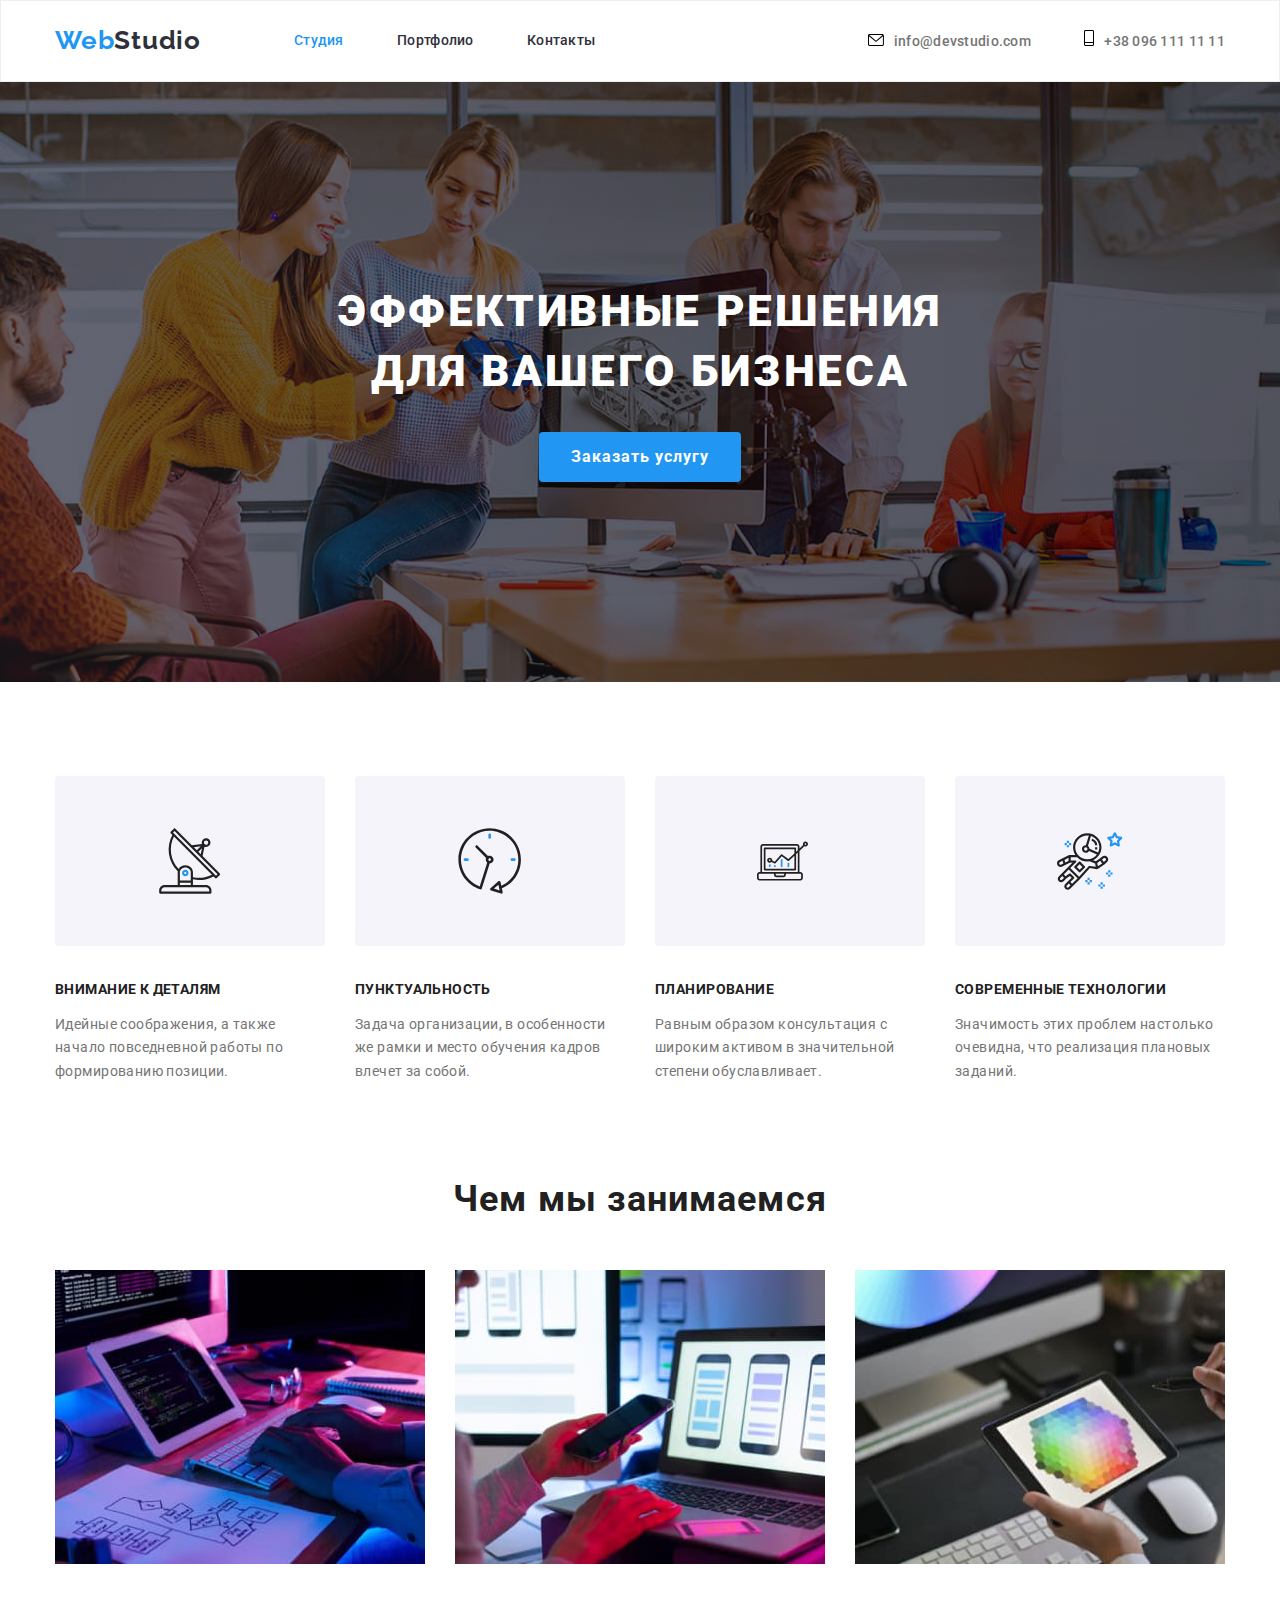
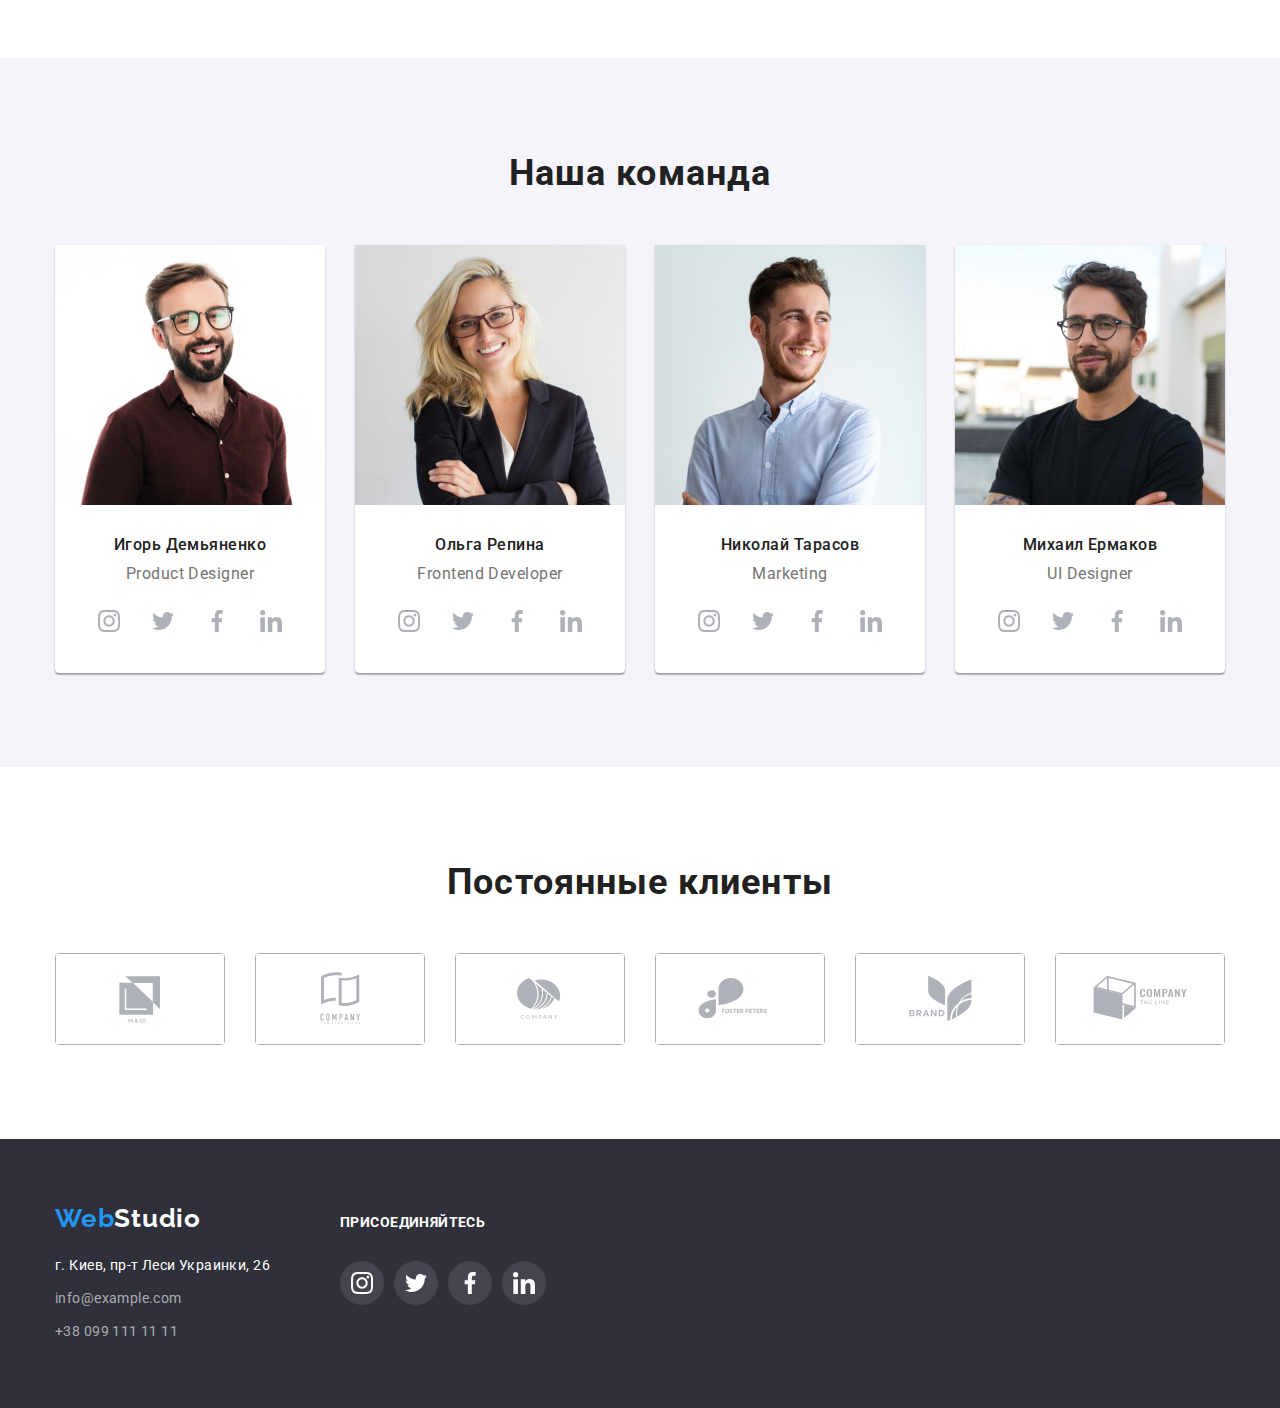
==== index.html @ ab8cd339 "Edit 2" ====
<!DOCTYPE html>

<html lang="ru">

    <head>
        <meta charset="UTF-8">
        <meta name="viewport" content="width-device-width, initial-scale-1.0">
        <link rel="preconnect" href="https://fonts.googleapis.com">
        <link rel="preconnect" href="https://fonts.gstatic.com" crossorigin>
        <link href="https://fonts.googleapis.com/css2?family=Raleway:wght@400;500;700;900&family=Roboto:wght@400;500;700;900&display=swap"
        rel="stylesheet">
        <link rel="stylesheet" href="https://cdnjs.cloudflare.com/ajax/libs/modern-normalize/1.1.0/modern-normalize.min.css" />
        <link rel="stylesheet" href="css/styles.css">
        <title>Homework 4</title>
            
    </head>

    <body>

        <header class="topline">
            
            <div class="conteiner">
                <a class="logo" ><span class="bluewords">Web</span><span class="blackwords">Studio</span></a>
                <nav class="topline-nav">
                    
                    <ul class="menu-nav">
                        <li class = "item-nav"> <a class ="current-page" href="./index.html">Студия</a></li>
                        <li class = "item-nav"> <a class ="page" href="./potrfolio.html">Портфолио</a></li>
                        <li class = "item-nav"> <a class ="page" href="https://goo.gl/maps/EKqUcqqfUvBnX7aQ7">Контакты</a></li>
                    </ul>
                </nav>
                
                <ul class="menu-nav-address">
                    <li class = "item-nav">
                       
                        <a class ="contact" href="mailto:info@devstudio.com">
                            <svg class="icon-contact-mail" width="16px" height="12px">
                                <use href="./images/icons.svg#icon-mail"></use>
                            </svg>info@devstudio.com
                        </a>
                    </li>

                    <li class = "item-nav">
                        <a class ="contact" href="tel:+380961111111">
                            <svg class="icon-contact" width="10px" height="16px">
                                <use href="./images/icons.svg#icon-phone"></use>
                            </svg>+38 096 111 11 11
                        </a>
                    </li>
                        
                </ul>
            </div>
        </header>
        <main class="main">
            <section class="main-top" >
                <div class="conteiner">
                    <h1 class= "tittle-big">Эффективные решения для вашего бизнеса</h1>
                    <button type="button" class="button">Заказать услугу</button>
                </div>
            </section>
            
            <section class="main-benefits section">
                <div class="conteiner">
                    <h2 class="hidden-tittle">Наши приимущества</h2>
                    <ul class="menu-main-nav">
                        <li class="item-benefits">
                            <div class="icon-item">
                                <svg  width="270px" height="120px">
                                    <use href="./images/icons.svg#icon-plate"></use>
                                </svg>
                            </div>
                            <h3 class="item-benefits-tittle">Внимание к деталям</h3>
                            <p class="item-benefits-content">Идейные соображения, а также начало повседневной работы по формированию
                                позиции.</p>
                        </li>
                        <li class="item-benefits">
                            <div class="icon-item">
                                <svg width="270px" height="120px">
                                    <use href="./images/icons.svg#icon-time"></use>
                                </svg>
                            </div>
                            <h3 class="item-benefits-tittle">Пунктуальность</h3>
                            <p class="item-benefits-content">Задача организации, в особенности же рамки и место обучения кадров
                                влечет за собой.</p>
                        </li>
                        <li class="item-benefits">
                            <div class="icon-item">
                                <svg  width="270px" height="120px">
                                    <use href="./images/icons.svg#icon-diagram"></use>
                                </svg>
                            </div>
                            <h3 class="item-benefits-tittle">Планирование</h3>
                            <p class="item-benefits-content">Равным образом консультация с широким активом в значительной степени
                                обуславливает.</p>
                        </li>
                        <li class="item-benefits">
                            <div class="icon-item">
                                <svg  width="270px" height="120px">
                                    <use href="./images/icons.svg#icon-astronaut"></use>
                                </svg>
                            </div>
                            <h3 class="item-benefits-tittle">Современные технологии</h3>
                            <p class="item-benefits-content">Значимость этих проблем настолько очевидна, что реализация плановых
                                заданий.</p>
                        </li>
                    </ul>
                </div>
            </section>


            <section class="main-our-work section">
                <div class="conteiner">
                    <h2 class= "tittle-small"> Чем мы занимаемся</h2>
                    
                    <ul class="menu-main-nav">
                        <li class = "item-work"><img class ="picture" src="images/img1.jpg"  alt="descktop app"></li>
                        <li class = "item-work"><img class ="picture" src="images/img2.jpg"  alt="mobile app"></li>
                        <li class = "item-work"><img class ="picture" src="images/img3.jpg"  alt="web design"></li>
                    
                    </ul>
                </div>
            
            </section>
            <section class="main-our-team section">
                <div class="conteiner">
                    <h2 class= "tittle-small">Наша команда</h2>
                        <ul class="menu-main-nav">
                            <li class = "item-worker">
                            <img class ="picture" src="images/photo1.jpg" width="270" height="260" alt="Product Designer">
                            <h3 class = "item-worker-name">Игорь Демьяненко</h3>
                                <p class="item-worker-type">Product Designer</p>
                                <ul class = "social-list">
                                    <li class="social-item">
                                        <a class="button-social">
                                            <svg class="icon-social-item"  width="44x" height="44x">
                                                <use href="./images/icons.svg#icon-instagram"></use>
                                            </svg>
                                        </a>
                                    </li>
                                    <li class="social-item">
                                        <a class="button-social">
                                            <svg class="icon-social-item" width="44px" height="44px" >
                                                <use href="./images/icons.svg#icon-twitter"></use>
                                            </svg>
                                        </a>
                                    </li>
                                    <li class="social-item">
                                        <a class="button-social">
                                            <svg class="icon-social-item" width="44x" height="44x" >
                                                <use href="./images/icons.svg#icon-facebook"></use>
                                            </svg>
                                        </a>
                                    </li>
                                    <li class="social-item">
                                        <a class="button-social">
                                            <svg class="icon-social-item" width="44x" height="44x" >
                                                <use href="./images/icons.svg#icon-linkedin"></use>
                                            </svg>
                                        </a>
                                    </li>
                                </ul>
                            </li>
                        <li class = "item-worker">
                        <img class ="picture" src="images/photo2.jpg" width="270" height="260" alt="Frontend Develope">
                            <h3 class = "item-worker-name">Ольга Репина</h3>
                            <p class="item-worker-type">Frontend Developer</p>
                            <ul class="social-list">
                                <li class="social-item">
                                    <a class="button-social">
                                        <svg class="icon-social-item" width="44x" height="44x">
                                            <use href="./images/icons.svg#icon-instagram"></use>
                                        </svg>
                                    </a>
                                </li>
                                <li class="social-item">
                                    <a class="button-social">
                                        <svg class="icon-social-item" width="44px" height="44px">
                                            <use href="./images/icons.svg#icon-twitter"></use>
                                        </svg>
                                    </a>
                                </li>
                                <li class="social-item">
                                    <a class="button-social">
                                        <svg class="icon-social-item" width="44x" height="44x">
                                            <use href="./images/icons.svg#icon-facebook"></use>
                                        </svg>
                                    </a>
                                </li>
                                <li class="social-item">
                                    <a class="button-social">
                                        <svg class="icon-social-item" width="44x" height="44x">
                                            <use href="./images/icons.svg#icon-linkedin"></use>
                                        </svg>
                                    </a>
                                </li>
                            </ul>
                        </li>    
                        <li class = "item-worker">
                        <img class ="picture" src="images/photo3.jpg" width="270" height="260" alt="Marketing">
                            <h3 class = "item-worker-name">Николай Тарасов</h3>
                            <p class="item-worker-type">Marketing</p>
                            <ul class="social-list">
                                <li class="social-item">
                                    <a class="button-social">
                                        <svg class="icon-social-item" width="44x" height="44x">
                                            <use href="./images/icons.svg#icon-instagram"></use>
                                        </svg>
                                    </a>
                                </li>
                                <li class="social-item">
                                    <a class="button-social">
                                        <svg class="icon-social-item" width="44px" height="44px">
                                            <use href="./images/icons.svg#icon-twitter"></use>
                                        </svg>
                                    </a>
                                </li>
                                <li class="social-item">
                                    <a class="button-social">
                                        <svg class="icon-social-item" width="44x" height="44x">
                                            <use href="./images/icons.svg#icon-facebook"></use>
                                        </svg>
                                    </a>
                                </li>
                                <li class="social-item">
                                    <a class="button-social">
                                        <svg class="icon-social-item" width="44x" height="44x">
                                            <use href="./images/icons.svg#icon-linkedin"></use>
                                        </svg>
                                    </a>
                                </li>
                            </ul>
                        </li>
                        <li class = "item-worker">
                        <img class ="picture" src="images/photo4.jpg" width="270" height="260" alt="UI Designer">
                            <h3 class = "item-worker-name">Михаил Ермаков</h3>
                            <p class="item-worker-type">UI Designer</p>
                            <ul class="social-list">
                                <li class="social-item">
                                    <a class="button-social">
                                        <svg class="icon-social-item" width="44x" height="44x">
                                            <use href="./images/icons.svg#icon-instagram"></use>
                                        </svg>
                                    </a>
                                </li>
                                <li class="social-item">
                                    <a class="button-social">
                                        <svg class="icon-social-item" width="44px" height="44px">
                                            <use href="./images/icons.svg#icon-twitter"></use>
                                        </svg>
                                    </a>
                                </li>
                                <li class="social-item">
                                    <a class="button-social">
                                        <svg class="icon-social-item" width="44x" height="44x">
                                            <use href="./images/icons.svg#icon-facebook"></use>
                                        </svg>
                                    </a>
                                </li>
                                <li class="social-item">
                                    <a class="button-social">
                                        <svg class="icon-social-item" width="44x" height="44x">
                                            <use href="./images/icons.svg#icon-linkedin"></use>
                                        </svg>
                                    </a>
                                </li>
                            </ul>
                        </li>
                    </ul>
                </div>
            </section>

            <section class="main-clients section">
                <div class="conteiner">
                    <h2 class="tittle-small">Постоянные клиенты</h2>
                    <ul class="menu-main-nav">
                        <li class="item-client">
                            <a class="button-client">
                                <svg class="icon-client" width="170px" height="92px">
                                    <use href="./images/icons.svg#icon-client-1"></use>
                                </svg>
                            </a>
                             
                        </li>
                        <li class="item-client">
                            <a class="button-client">
                                <svg class="icon-client" width="170px" height="92px">
                                    <use href="./images/icons.svg#icon-client-2"></use>
                                </svg>
                            </a>
                        </li>
                        <li class="item-client">
                            <a class="button-client">
                                <svg class="icon-client" width="170px" height="92px">
                                    <use href="./images/icons.svg#icon-client-3"></use>
                                </svg>
                            </a>
                        </li>
                        <li class="item-client">
                            <a class="button-client">
                                <svg class="icon-client" width="170px" height="92px">
                                    <use href="./images/icons.svg#icon-client-4"></use>
                                </svg>
                            </a>
                        </li>
                        <li class="item-client">
                            <a class="button-client">
                                <svg class="icon-client" width="170px" height="92px">
                                    <use href="./images/icons.svg#icon-client-5"></use>
                                </svg>
                            </a>
                        </li>
                        <li class="item-client">
                            <a class="button-client">
                                <svg class="icon-client" width="170px" height="92px">
                                    <use href="./images/icons.svg#icon-client-6"></use>
                                </svg>
                            </a>
                        </li>
                    </ul>
                </div>
            </section>
            
        </main>
        <footer class="footer">
            <div class="conteiner">
                
               
                <div class="footer-company">
                    <a class = "logo"><span class="bluewords">Web</span><span class="whitewords">Studio</span></a> 
                    <address class="address-footer">
                        <ul class="menu-nav">
                            <li class = "item-footer">
                                <a class = "st-footer-address" href="https://goo.gl/maps/EKqUcqqfUvBnX7aQ7">г. Киев, пр-т Леси Украинки, 26</a>
                            </li>
                            <li class = "item-footer">
                                <a class = "st-footer" href="mailto:info@example.com">info@example.com</a>
                            </li>
                            <li class = "item-footer">
                                <a class = "st-footer" href="tel:+380991111111">+38 099 111 11 11</a>
                            </li>
                        </ul>
                    </address>
                </div>
            
            
                <div class="footer-social">
                    <p class="tittle-footer">Присоединяйтесь</p>
                    
                    <ul class="social-list">
                        <li class="social-item">
                            <a class="button-social">
                                <svg class="icon-social-item" width="44x" height="44x">
                                    <use href="./images/icons.svg#icon-instagram"></use>
                                </svg>
                            </a>
                        </li>
                        <li class="social-item">
                            <a class="button-social">
                                <svg class="icon-social-item" width="44px" height="44px">
                                    <use href="./images/icons.svg#icon-twitter"></use>
                                </svg>
                            </a>
                        </li>
                        <li class="social-item">
                            <a class="button-social">
                                <svg class="icon-social-item" width="44x" height="44x">
                                    <use href="./images/icons.svg#icon-facebook"></use>
                                </svg>
                            </a>
                        </li>
                        <li class="social-item">
                            <a class="button-social">
                                <svg class="icon-social-item" width="44x" height="44x">
                                    <use href="./images/icons.svg#icon-linkedin"></use>
                                </svg>
                            </a>
                        </li>
                    </ul>
                </div>
                    
            </div>    
        </footer>
       
    </body>

</html>
---- css/styles.css ----
:root {
    --color-dark: #2F303A;
    --color-white: #FFF;
    --color-work: #E5E5E5;
    --color-grey: #F5F4FA;
    --color-darck-grey: #AFB1B8;
    --color-text: #212121;
    --color-blue: #2196F3;
    --color-brown: #757575;
    --color-border: #EEEEEE;
    --project-item-gep: 30px;
}

h1,
h2,
h3,
p,
ul {
    margin: 0;
    padding: 0;
}

body {
    margin: 0 0;
    font-family: 'Roboto', sans-serif;
    font-size: 14px;
    letter-spacing: 0.03em;
    color: var(--color-text);
    background: var(--color-white);
}

.conteiner {
    margin: 0 auto;
    width: 1200px;
    padding: 0 15px;
}

.main-our-work .conteiner {
    display: block;
    width: 1200px;
}

.topline .conteiner {
    display: flex;
    align-content: center;
}

.section {
    padding-top: 94px;
    padding-bottom: 94px;
}

.current-page {
    text-decoration: none;
    color: var(--color-blue);
}

.page {
    text-decoration: none;
    color: var(--color-dark);
}

.contact {
    text-decoration: none;
    color: var(--color-brown);
}

a:hover {
    text-decoration: none;
}

.logo {
    font-family: 'Raleway';
    font-style: normal;
    font-weight: 700;
    font-size: 26px;
    line-height: 1.19;
    /*31px*/
    ;
    /* identical to box height */
    text-decoration: none;
    letter-spacing: 0.03em;
    color: var(--color-dark);
}

.logo:hover {
    text-decoration-line: none;
    text-decoration-color: var(--color-blue);
}

.topline {
    background: var(--color-white);
    padding-top: 24px;
    padding-bottom: 25px;
    border: 1px solid var(--color-border);
}

.topline .logo {
    margin-right: 93px;
}

.topline-nav {
    align-self: center;
}

.menu-main-nav {
    padding-left: 0px;
    display: flex;
    justify-content: space-between;
    justify-items: center;
    list-style: none;
}

.menu-nav-address {
    display: block;
    align-self: center;
    margin-left: auto;
}

.bluewords {
    color: var(--color-blue);
    text-decoration-color: none;
}

.blackwords {
    color: var(--color-dark) text-decoration-color: none;
}

.whitewords {
    color: var(--color-white);
    text-decoration-color: none;
}

.item-nav {
    display: inline;
    list-style-type: none;
    font-weight: 500;
    line-height: 1.14;
    letter-spacing: 0.02em;
}

.item-nav:not(:last-child) {
    margin-right: 50px;
}

.contact:hover,
.current-page:hover,
.page:hover {
    color: var(--color-blue);
    text-decoration: none;
    text-decoration-line: none;
    text-decoration-color: var(--color-blue);
}

.tittle-big {
    
    width: 696px;
    margin: 0 auto 30px;
    font-family: 'Roboto';
    font-style: normal;
    font-weight: 900;
    font-size: 44px;
    line-height: 1.36;
    /*60px;
    /* or 136% */
    text-align: center;
    align-content: center;
    letter-spacing: 0.06em;
    text-transform: uppercase;
}

.tittle-small {
    /*padding-bottom: 50px;*/
    margin-bottom: 50px;
    font-family: 'Roboto';
    font-style: normal;
    font-weight: 700;
    font-size: 36px;
    line-height: 1.17;
    text-align: center;
    letter-spacing: 0.03em;
}

.tittle-footer {
    /*padding-bottom: 50px;*/
    margin-top: 8px;
    margin-bottom: 30px;
    font-family: 'Roboto';
    font-style: normal;
    font-weight: 700;
    text-transform: uppercase;
    line-height: 1.14;
    
    letter-spacing: 0.03em;
    color: var(--color-white);
}

.main-top {
    
    padding-top: 200px;
    padding-bottom: 200px;
    /*display: flex; 
    justify-content: center;*/
    text-align: center;
    background-color: var(--color-dark);
    color: var(--color-white);

    background-image: linear-gradient(to right,rgba(47, 48, 58, 0.4),rgba(0, 0, 0, 0.4)), url('../images/main-img.jpg');
    
    background-size: 1600px cover;
    background-position: center, center;
    background-repeat: no-repeat, no-repeat;
}

.button {
    padding: 10px 32px;
    background: var(--color-blue);
    box-shadow: 0px 4px 4px rgba(0, 0, 0, 0.15);
    border-radius: 4px;
    border: 0px;
    font-style: normal;
    font-weight: 700;
    font-size: 16px;
    line-height: 1.88;
    /*30px;
    /* identical to box height, or 188% */
    align-items: center;
    text-align: center;
    letter-spacing: 0.06em;
    color: var(--color-white);
}

.button-portfolio {
    padding: 6px 22px;
    font-weight: 500;
    font-size: 16px;
    line-height: 1.6;
    /* identical to box height, or 162% */
    text-align: center;
    letter-spacing: 0.03em;
    color: var(--color-text);
    /* shadow-middle */
    
    border-radius: 4px;
    border: none;
    margin-right: 8px;
    background: var(--color-grey);
}

.button-portfolio:focus,
.button:focus {
    border-radius: 0px;
    box-shadow: 0px 3px 1px rgba(0, 0, 0, 0.1), 0px 1px 2px rgba(0, 0, 0, 0), 0px 2px 2px rgba(0, 0, 0, 0.12);
}

.button-portfolio:hover {
    background-color: var(--color-blue);
    color: var(--color-white);
}

.main-our-work {
    padding-top: 0;
}


.item-work {
    list-style-type: none;
}

.main-our-team {
    background: var(--color-grey);
}

.footer {
    padding: 64px 0px;
    font-style: normal;
    line-height: 1.19;
    background: var(--color-dark);
}

.footer .conteiner .logo {
    margin-bottom: 20px;
}

.footer .conteiner {
    display: flex;
    align-items: baseline;
}

.item-footer {
    line-height: 1.71;
    text-decoration: none;
    list-style: none;
    color: rgba(255, 255, 255, 0.6);
}

.item-footer:not(:last-child) {
    margin-bottom: 9px;
}

.menu-nav-project {
    margin: 0;
    padding: 0;
    list-style: none;
    display: flex;
    flex-wrap: wrap;
    margin-left: calc(-1*var(--project-item-gep));
    margin-top: calc(-1*var(--project-item-gep));
}

.menu-nav-project>.item-project {
   
    flex-basis: calc(100% / 3 - var(--project-item-gep));
    margin-left: var(--project-item-gep);
    margin-top: var(--project-item-gep);
}

.menu-nav-projec:nth-child(3n) {
    margin-left: 50px;
}

.item-project {
    letter-spacing: 0.06em;
    color: var(--color-text);
    background: var(--color-white);
}

.item-project:hover {

    
}

.tittle-item-project {
    margin-bottom: 4px;
    font-weight: 700;
    font-size: 18px;
    line-height: 2;
    /* identical to box height, or 200% */
    letter-spacing: 0.06em;
    color: var(--color-text);
}

.tittle-item-type {
    line-height: 1.88;
    font-size: 16px;
    color: var(--color-brown);
}

.item-benefits {
    list-style-type: none;
    color: var(--color-brown);
    width: 270px;
}

.item-benefits:not(:last-child), 
.item-worker:not(:last-child), 
.item-client:not(:last-child), 
.item-work:not(:last-child) {
    
    margin-right: 30px;
}

.item-benefits-tittle {
    margin-bottom: 10px;
    font-size: 14px;
    font-style: normal;
    font-weight: 700;
    line-height: 1.92;
    color: var(--color-brown);
    text-transform: uppercase;
    color: var(--color-text);
}

.item-benefits-content {

    line-height: 1.71;
}

.item-worker {
    list-style-type: none;
    background-color: var(--color-white);
    /* material shadow v1 */
    box-shadow: 0px 1px 3px rgba(0, 0, 0, 0.12), 0px 1px 1px rgba(0, 0, 0, 0.14), 0px 2px 1px rgba(0, 0, 0, 0.2);
    border-radius: 0px 0px 4px 4px;
}

.st-footer {
    font-style: normal;
    text-decoration: none;
    color: rgba(255, 255, 255, 0.6);
}

.st-footer-address {
    font-style: normal;
    text-decoration: none;
    color: var(--color-white);
}

.footer .logo {
    margin-bottom: 20px;
}

.item-worker-name {
    margin-top: 30px;
    margin-bottom: 10px;
    font-family: 'Roboto';
    font-style: normal;
    font-weight: 500;
    font-size: 16px;
    line-height: 1.19;
    /* identical to box height */
    text-align: center;
    letter-spacing: 0.03em;
}

.item-worker-type {
    margin-bottom: 16px;
    font-family: 'Roboto';
    font-style: normal;
    font-size: 16px;
    line-height: 1.19;
    /* identical to box height */
    text-align: center;
    letter-spacing: 0.03em;
    color: var(--color-brown);
}

.filters-main {
    background: var(--color-white);
}

.filters-list {
    padding-bottom: 50px;
    list-style: none;
    display: flex;
    justify-content: center;
}



.hidden-tittle {
    display: none;
}

.picture {
    max-width: 100%;
    height: auto;
    display: block;
}

.element-project {
    padding: 20px 24px;
    border: 1px solid var(--color-border);
    border-left: 1px solid rgba(238, 238, 238, 1);
    border-right: 1px solid rgba(238, 238, 238, 1);
    border-bottom: 1px solid rgba(238, 238, 238, 1);
}

.address-footer {
;
    margin-top: 20px;
    

}

.icon-item {
    display: flex;
    align-items: center;
    justify-content: center;
    margin-bottom: 30px;
    background-color: var(--color-grey);
    padding: 25px 102.34px ;
    border-radius: 4px;
    all
}

.icon-contact {
    margin-right: 10px;
    background-size: cover;
}

.icon-contact-mail {
    
    margin-right: 10px;
    background-size: cover;
    align-content: center;
   
}

.social-list {
    display: flex;
    justify-content: center;
    flex-wrap: wrap;
    list-style: none;
    /*margin: 0px 24px 30px;*/
    
}

.social-item {

    width: 44px;
    height: 44px;
}

.social-item:not(:last-child) {

    margin-right: 10px;
}

.menu-clients-nav {

    display: flex;
 
    list-style: none;

}


.item-client {

    width: 170px;
    height: 92px;
    border: 1px solid Var(--color-darck-grey);
    border-radius: 4px;
}


.footer-company {
   margin-right: 70px;

}

.contact:hover, 
.contact-mail:hover
 {
    
    fill: var(--color-blue);
    
    
}

.button-social {
    
    display: flex;
    justify-content: center;
    align-items: center;
    
    width: 100%;
    height: 100%;
    
    color: var(--color-darck-grey);
    background-color: var(--color-white);
    border-radius: 50%;
    border: none;
}

.footer .button-social {
    
    background-color: rgba(255, 255, 255, 0.1);
}

.footer .icon-social-item {

    fill: var(--color-white);

}

.social-list {

    margin-bottom: 30px;
}

.button-client {

    display: flex;
    justify-content: center;
    align-items: center;

    width: 100%;
    height: 100%;

    color: var(--color-darck-grey);
    background-color: var(--color-white);
    
    
}

.button-social:hover {
    
    background-color: var(--color-blue);
}

.button-social:hover .icon-social-item{

   fill: var(--color-white);
}

.icon-social-item {
    display: inline-block;
    
   
    width: 22px;
    height: 22px;
  
    fill: currentColor;
}

.item-client:hover {
    fill: var(--color-blue);
    border: 1px solid var(--color-blue);
}



.icon-client {

    fill: var(--color-darck-grey);
}

.icon-client:hover {

    fill: var(--color-blue);
    border-color: var(--color-blue);
}

.refer-project {

    display: block;

}

.item-project:hover {

    box-shadow: 0px 1px 1px rgba(0, 0, 0, 0.12), 0px 4px 4px rgba(0, 0, 0, 0.06), 1px 4px 6px rgba(0, 0, 0, 0.16);
}
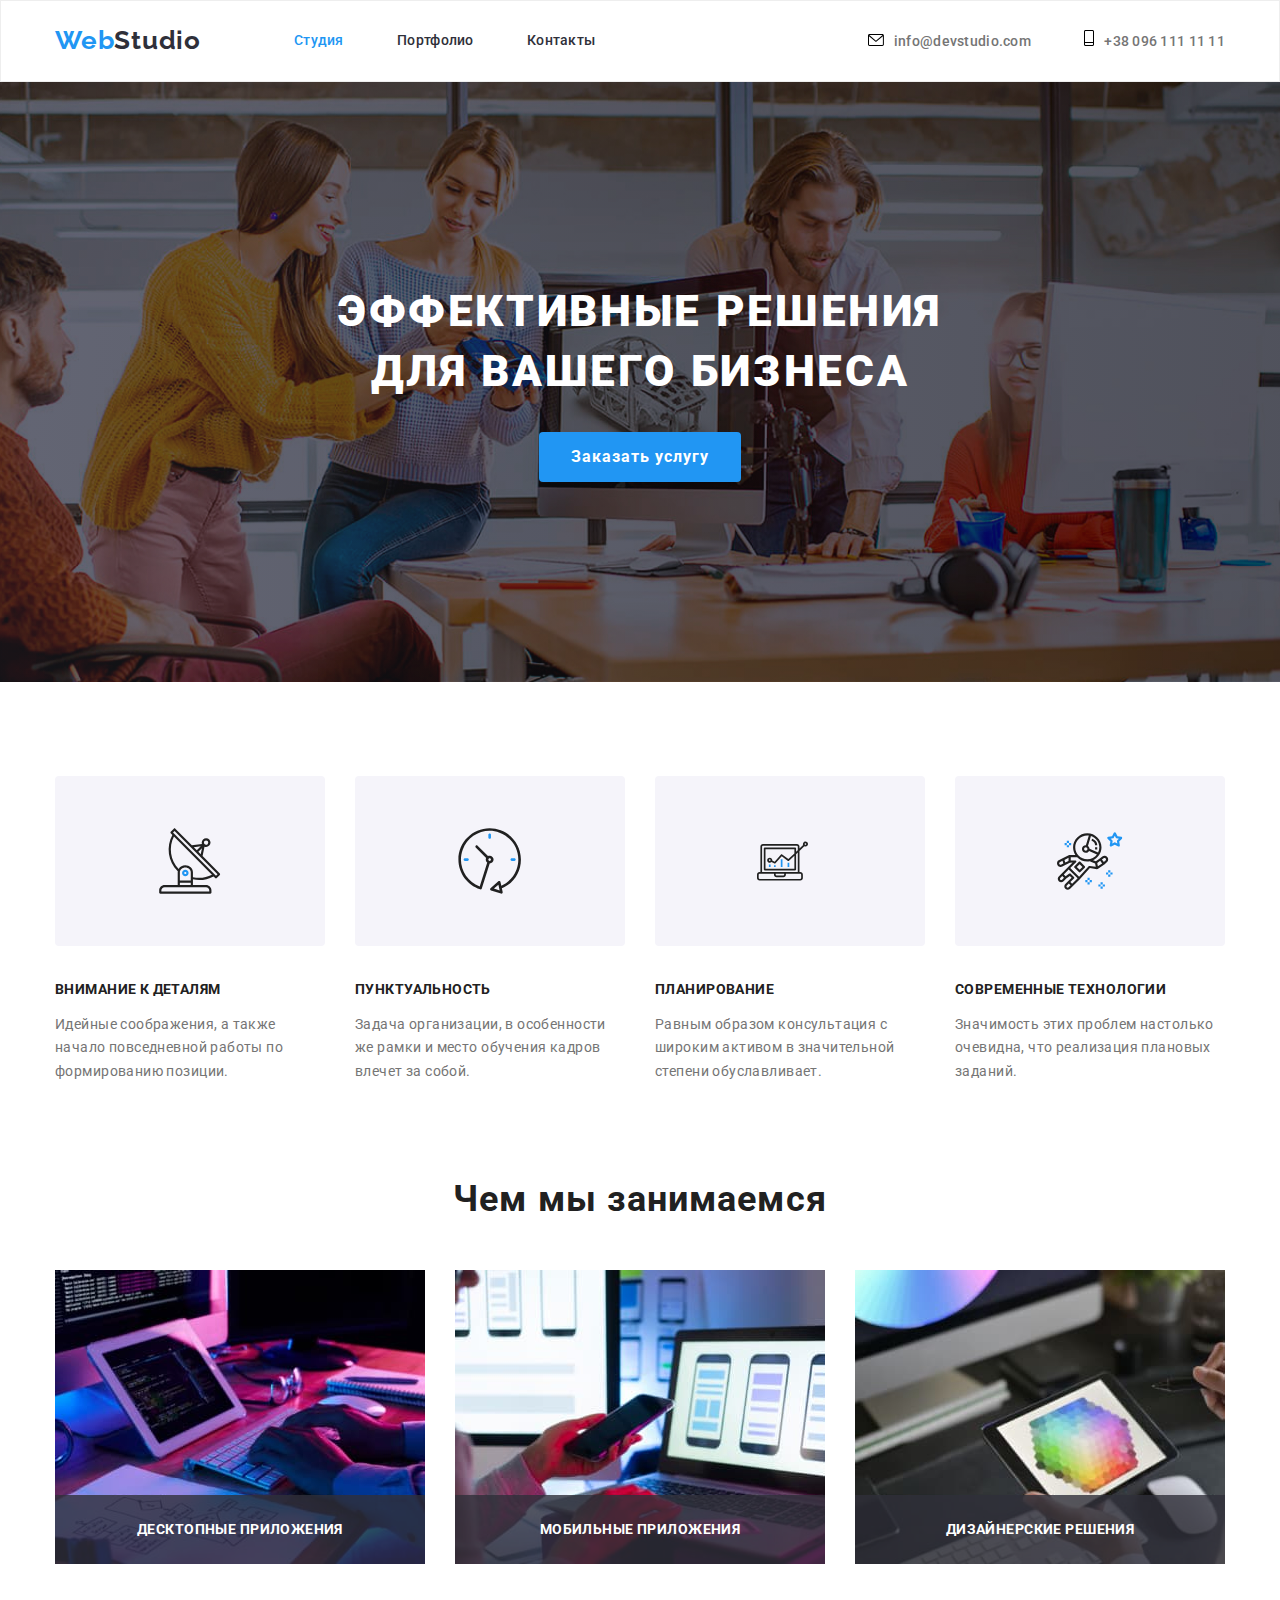
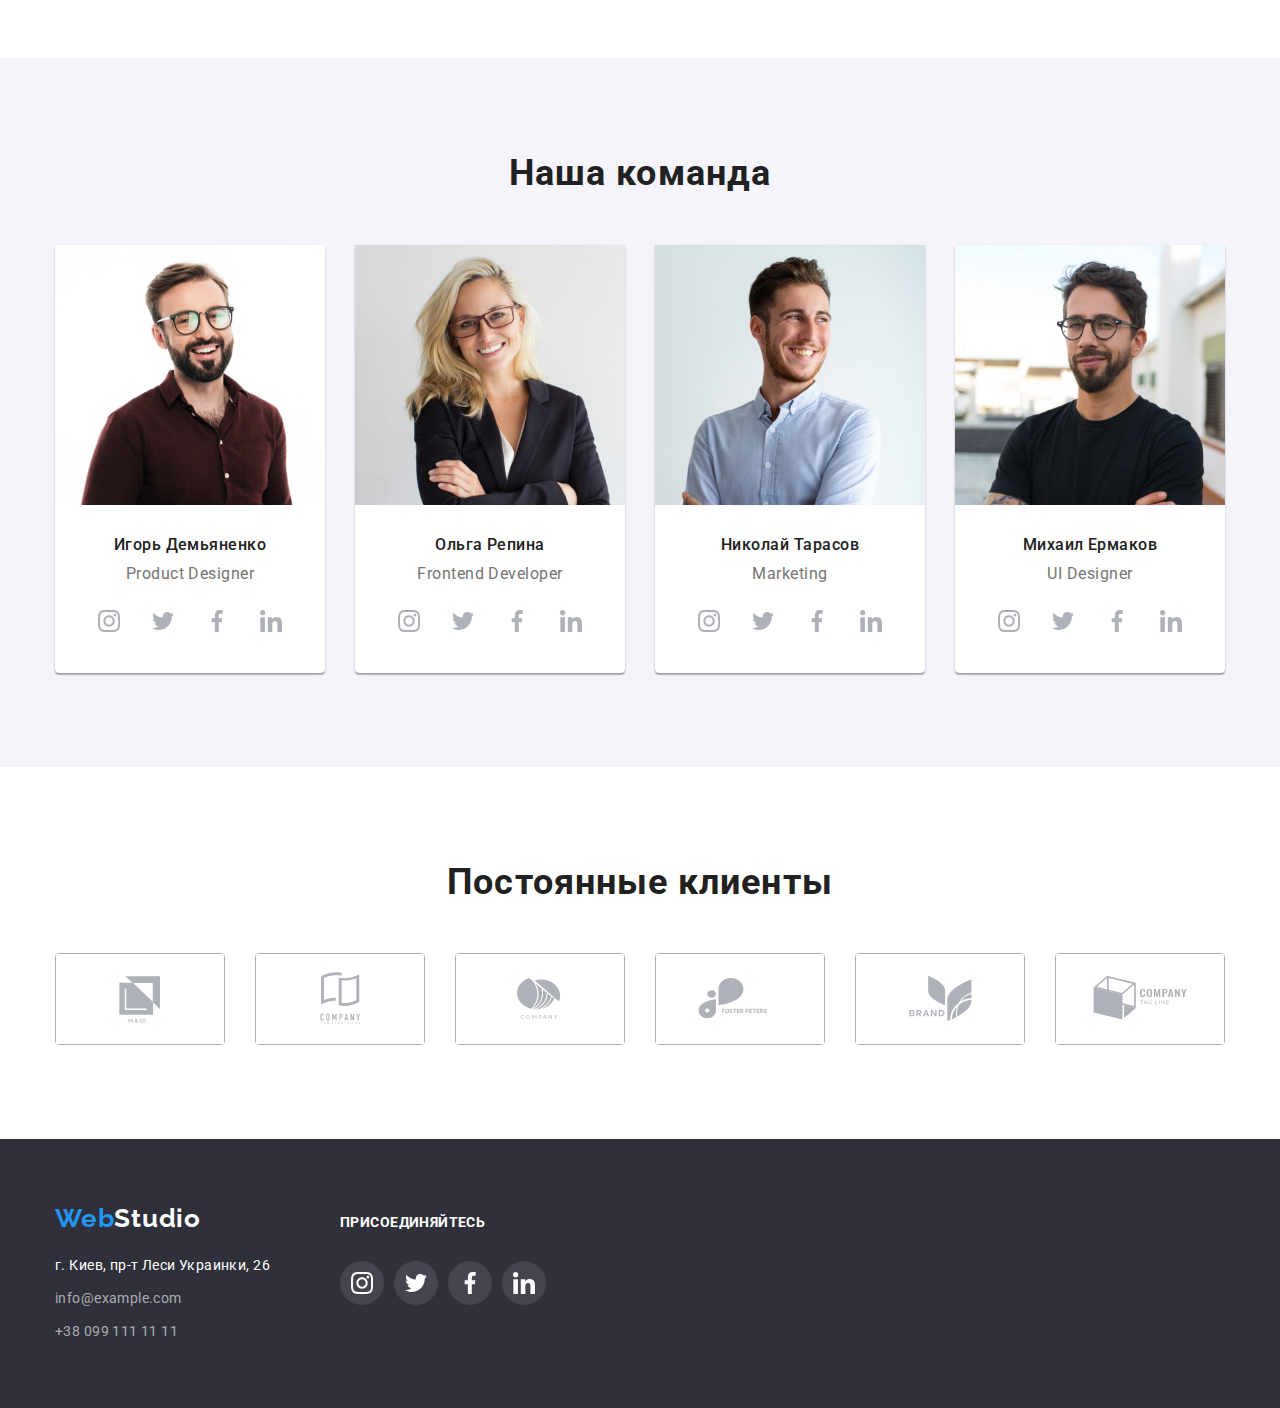
==== commit c3090b89: "Edit 3" ====
--- a/index.html
+++ b/index.html
@@ -20,7 +20,7 @@
         <header class="topline">
             
             <div class="conteiner">
-                <a class="logo" ><span class="bluewords">Web</span><span class="blackwords">Studio</span></a>
+                <a href="" class="logo" ><span class="bluewords">Web</span><span class="blackwords">Studio</span></a>
                 <nav class="topline-nav">
                     
                     <ul class="menu-nav">
@@ -113,9 +113,24 @@
                     <h2 class= "tittle-small"> Чем мы занимаемся</h2>
                     
                     <ul class="menu-main-nav">
-                        <li class = "item-work"><img class ="picture" src="images/img1.jpg"  alt="descktop app"></li>
-                        <li class = "item-work"><img class ="picture" src="images/img2.jpg"  alt="mobile app"></li>
-                        <li class = "item-work"><img class ="picture" src="images/img3.jpg"  alt="web design"></li>
+                        <li class = "item-work">
+                            <div class="thumb">
+                                <img class ="picture" src="images/img1.jpg"  alt="descktop app">
+                                <p class = "label">Десктопные приложения</p>
+                            </div>
+                        </li>
+                        <li class = "item-work">
+                            <div class="thumb">
+                                <img class ="picture" src="images/img2.jpg"  alt="mobile app">
+                                <p class="label">Мобильные приложения</p>
+                            </div>
+                        </li>
+                        <li class = "item-work">
+                            <div class="thumb">
+                                <img class="picture" src="images/img3.jpg" alt="web design">
+                                <p class="label">Дизайнерские решения</p>
+                            </div>
+                        </li>
                     
                     </ul>
                 </div>
@@ -131,28 +146,28 @@
                                 <p class="item-worker-type">Product Designer</p>
                                 <ul class = "social-list">
                                     <li class="social-item">
-                                        <a class="button-social">
+                                        <a href="" class="button-social">
                                             <svg class="icon-social-item"  width="44x" height="44x">
                                                 <use href="./images/icons.svg#icon-instagram"></use>
                                             </svg>
                                         </a>
                                     </li>
                                     <li class="social-item">
-                                        <a class="button-social">
+                                        <a href="" class="button-social">
                                             <svg class="icon-social-item" width="44px" height="44px" >
                                                 <use href="./images/icons.svg#icon-twitter"></use>
                                             </svg>
                                         </a>
                                     </li>
                                     <li class="social-item">
-                                        <a class="button-social">
+                                        <a href="" class="button-social">
                                             <svg class="icon-social-item" width="44x" height="44x" >
                                                 <use href="./images/icons.svg#icon-facebook"></use>
                                             </svg>
                                         </a>
                                     </li>
                                     <li class="social-item">
-                                        <a class="button-social">
+                                        <a href="" class="button-social">
                                             <svg class="icon-social-item" width="44x" height="44x" >
                                                 <use href="./images/icons.svg#icon-linkedin"></use>
                                             </svg>
@@ -166,28 +181,28 @@
                             <p class="item-worker-type">Frontend Developer</p>
                             <ul class="social-list">
                                 <li class="social-item">
-                                    <a class="button-social">
+                                    <a href="" class="button-social">
                                         <svg class="icon-social-item" width="44x" height="44x">
                                             <use href="./images/icons.svg#icon-instagram"></use>
                                         </svg>
                                     </a>
                                 </li>
                                 <li class="social-item">
-                                    <a class="button-social">
+                                    <a href="" class="button-social">
                                         <svg class="icon-social-item" width="44px" height="44px">
                                             <use href="./images/icons.svg#icon-twitter"></use>
                                         </svg>
                                     </a>
                                 </li>
                                 <li class="social-item">
-                                    <a class="button-social">
+                                    <a href="" class="button-social">
                                         <svg class="icon-social-item" width="44x" height="44x">
                                             <use href="./images/icons.svg#icon-facebook"></use>
                                         </svg>
                                     </a>
                                 </li>
                                 <li class="social-item">
-                                    <a class="button-social">
+                                    <a href="" class="button-social">
                                         <svg class="icon-social-item" width="44x" height="44x">
                                             <use href="./images/icons.svg#icon-linkedin"></use>
                                         </svg>
@@ -201,28 +216,28 @@
                             <p class="item-worker-type">Marketing</p>
                             <ul class="social-list">
                                 <li class="social-item">
-                                    <a class="button-social">
+                                    <a href="" class="button-social">
                                         <svg class="icon-social-item" width="44x" height="44x">
                                             <use href="./images/icons.svg#icon-instagram"></use>
                                         </svg>
                                     </a>
                                 </li>
                                 <li class="social-item">
-                                    <a class="button-social">
+                                    <a href="" class="button-social">
                                         <svg class="icon-social-item" width="44px" height="44px">
                                             <use href="./images/icons.svg#icon-twitter"></use>
                                         </svg>
                                     </a>
                                 </li>
                                 <li class="social-item">
-                                    <a class="button-social">
+                                    <a href="" class="button-social">
                                         <svg class="icon-social-item" width="44x" height="44x">
                                             <use href="./images/icons.svg#icon-facebook"></use>
                                         </svg>
                                     </a>
                                 </li>
                                 <li class="social-item">
-                                    <a class="button-social">
+                                    <a href="" class="button-social">
                                         <svg class="icon-social-item" width="44x" height="44x">
                                             <use href="./images/icons.svg#icon-linkedin"></use>
                                         </svg>
@@ -236,28 +251,28 @@
                             <p class="item-worker-type">UI Designer</p>
                             <ul class="social-list">
                                 <li class="social-item">
-                                    <a class="button-social">
+                                    <a href="" class="button-social">
                                         <svg class="icon-social-item" width="44x" height="44x">
                                             <use href="./images/icons.svg#icon-instagram"></use>
                                         </svg>
                                     </a>
                                 </li>
                                 <li class="social-item">
-                                    <a class="button-social">
+                                    <a href="" class="button-social">
                                         <svg class="icon-social-item" width="44px" height="44px">
                                             <use href="./images/icons.svg#icon-twitter"></use>
                                         </svg>
                                     </a>
                                 </li>
                                 <li class="social-item">
-                                    <a class="button-social">
+                                    <a href="" class="button-social">
                                         <svg class="icon-social-item" width="44x" height="44x">
                                             <use href="./images/icons.svg#icon-facebook"></use>
                                         </svg>
                                     </a>
                                 </li>
                                 <li class="social-item">
-                                    <a class="button-social">
+                                    <a href="" class="button-social">
                                         <svg class="icon-social-item" width="44x" height="44x">
                                             <use href="./images/icons.svg#icon-linkedin"></use>
                                         </svg>
@@ -274,7 +289,7 @@
                     <h2 class="tittle-small">Постоянные клиенты</h2>
                     <ul class="menu-main-nav">
                         <li class="item-client">
-                            <a class="button-client">
+                            <a href="" class="button-client">
                                 <svg class="icon-client" width="170px" height="92px">
                                     <use href="./images/icons.svg#icon-client-1"></use>
                                 </svg>
@@ -282,35 +297,35 @@
                              
                         </li>
                         <li class="item-client">
-                            <a class="button-client">
+                            <a href="" class="button-client">
                                 <svg class="icon-client" width="170px" height="92px">
                                     <use href="./images/icons.svg#icon-client-2"></use>
                                 </svg>
                             </a>
                         </li>
                         <li class="item-client">
-                            <a class="button-client">
+                            <a href="" class="button-client">
                                 <svg class="icon-client" width="170px" height="92px">
                                     <use href="./images/icons.svg#icon-client-3"></use>
                                 </svg>
                             </a>
                         </li>
                         <li class="item-client">
-                            <a class="button-client">
+                            <a href="" class="button-client">
                                 <svg class="icon-client" width="170px" height="92px">
                                     <use href="./images/icons.svg#icon-client-4"></use>
                                 </svg>
                             </a>
                         </li>
                         <li class="item-client">
-                            <a class="button-client">
+                            <a href="" class="button-client">
                                 <svg class="icon-client" width="170px" height="92px">
                                     <use href="./images/icons.svg#icon-client-5"></use>
                                 </svg>
                             </a>
                         </li>
                         <li class="item-client">
-                            <a class="button-client">
+                            <a href="" class="button-client">
                                 <svg class="icon-client" width="170px" height="92px">
                                     <use href="./images/icons.svg#icon-client-6"></use>
                                 </svg>
@@ -326,7 +341,7 @@
                 
                
                 <div class="footer-company">
-                    <a class = "logo"><span class="bluewords">Web</span><span class="whitewords">Studio</span></a> 
+                    <a href="" class = "logo"><span class="bluewords">Web</span><span class="whitewords">Studio</span></a> 
                     <address class="address-footer">
                         <ul class="menu-nav">
                             <li class = "item-footer">
@@ -348,28 +363,28 @@
                     
                     <ul class="social-list">
                         <li class="social-item">
-                            <a class="button-social">
+                            <a href="" class="button-social">
                                 <svg class="icon-social-item" width="44x" height="44x">
                                     <use href="./images/icons.svg#icon-instagram"></use>
                                 </svg>
                             </a>
                         </li>
                         <li class="social-item">
-                            <a class="button-social">
+                            <a href="" class="button-social">
                                 <svg class="icon-social-item" width="44px" height="44px">
                                     <use href="./images/icons.svg#icon-twitter"></use>
                                 </svg>
                             </a>
                         </li>
                         <li class="social-item">
-                            <a class="button-social">
+                            <a href="" class="button-social">
                                 <svg class="icon-social-item" width="44x" height="44x">
                                     <use href="./images/icons.svg#icon-facebook"></use>
                                 </svg>
                             </a>
                         </li>
                         <li class="social-item">
-                            <a class="button-social">
+                            <a href="" class="button-social">
                                 <svg class="icon-social-item" width="44x" height="44x">
                                     <use href="./images/icons.svg#icon-linkedin"></use>
                                 </svg>
--- a/css/styles.css
+++ b/css/styles.css
@@ -51,10 +51,16 @@
 }
 
 .current-page {
-    text-decoration: none;
+    
     color: var(--color-blue);
 }
 
+.current-page::after {
+    content: "";
+    text-decoration-line: underline;
+    text-decoration: underline;
+}
+
 .page {
     text-decoration: none;
     color: var(--color-dark);
@@ -65,7 +71,7 @@
     color: var(--color-brown);
 }
 
-a:hover {
+a:hover, a {
     text-decoration: none;
 }
 
@@ -151,6 +157,8 @@
     text-decoration-line: none;
     text-decoration-color: var(--color-blue);
 }
+
+
 
 .tittle-big {
     
@@ -632,4 +640,30 @@
 .item-project:hover {
 
     box-shadow: 0px 1px 1px rgba(0, 0, 0, 0.12), 0px 4px 4px rgba(0, 0, 0, 0.06), 1px 4px 6px rgba(0, 0, 0, 0.16);
+}
+
+.thumb {
+
+    position: relative;
+}
+
+.thumb > .label {
+
+    padding-top: 27px;
+    padding-bottom: 27px;
+
+    position: absolute;
+    bottom: 0px;
+    left: 0;
+    right: 0;
+
+    font-weight: 700;
+    font-size: 14px;
+    line-height: 1.14;
+    text-align: center;
+    letter-spacing: 0.03em;
+    text-transform: uppercase;
+
+    color: var(--color-white);
+    background: rgba(47, 48, 58, 0.8);
 }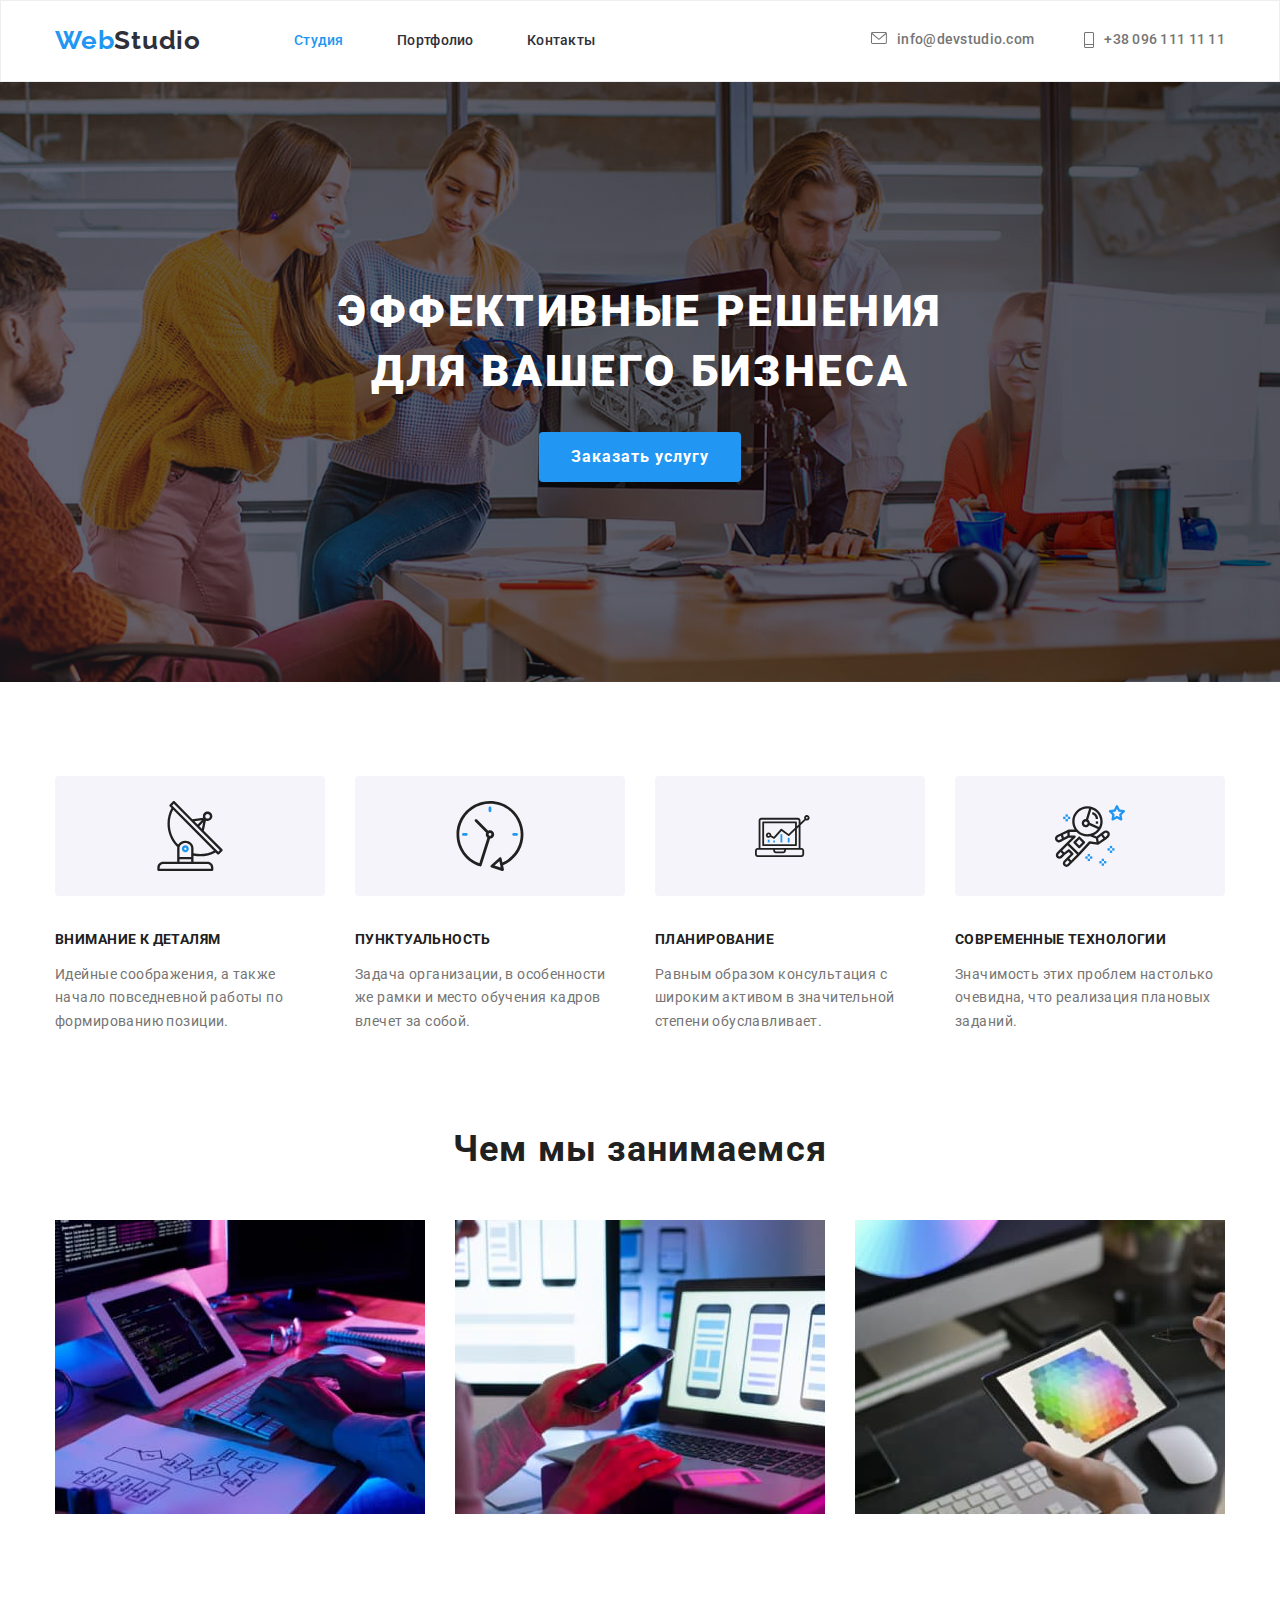
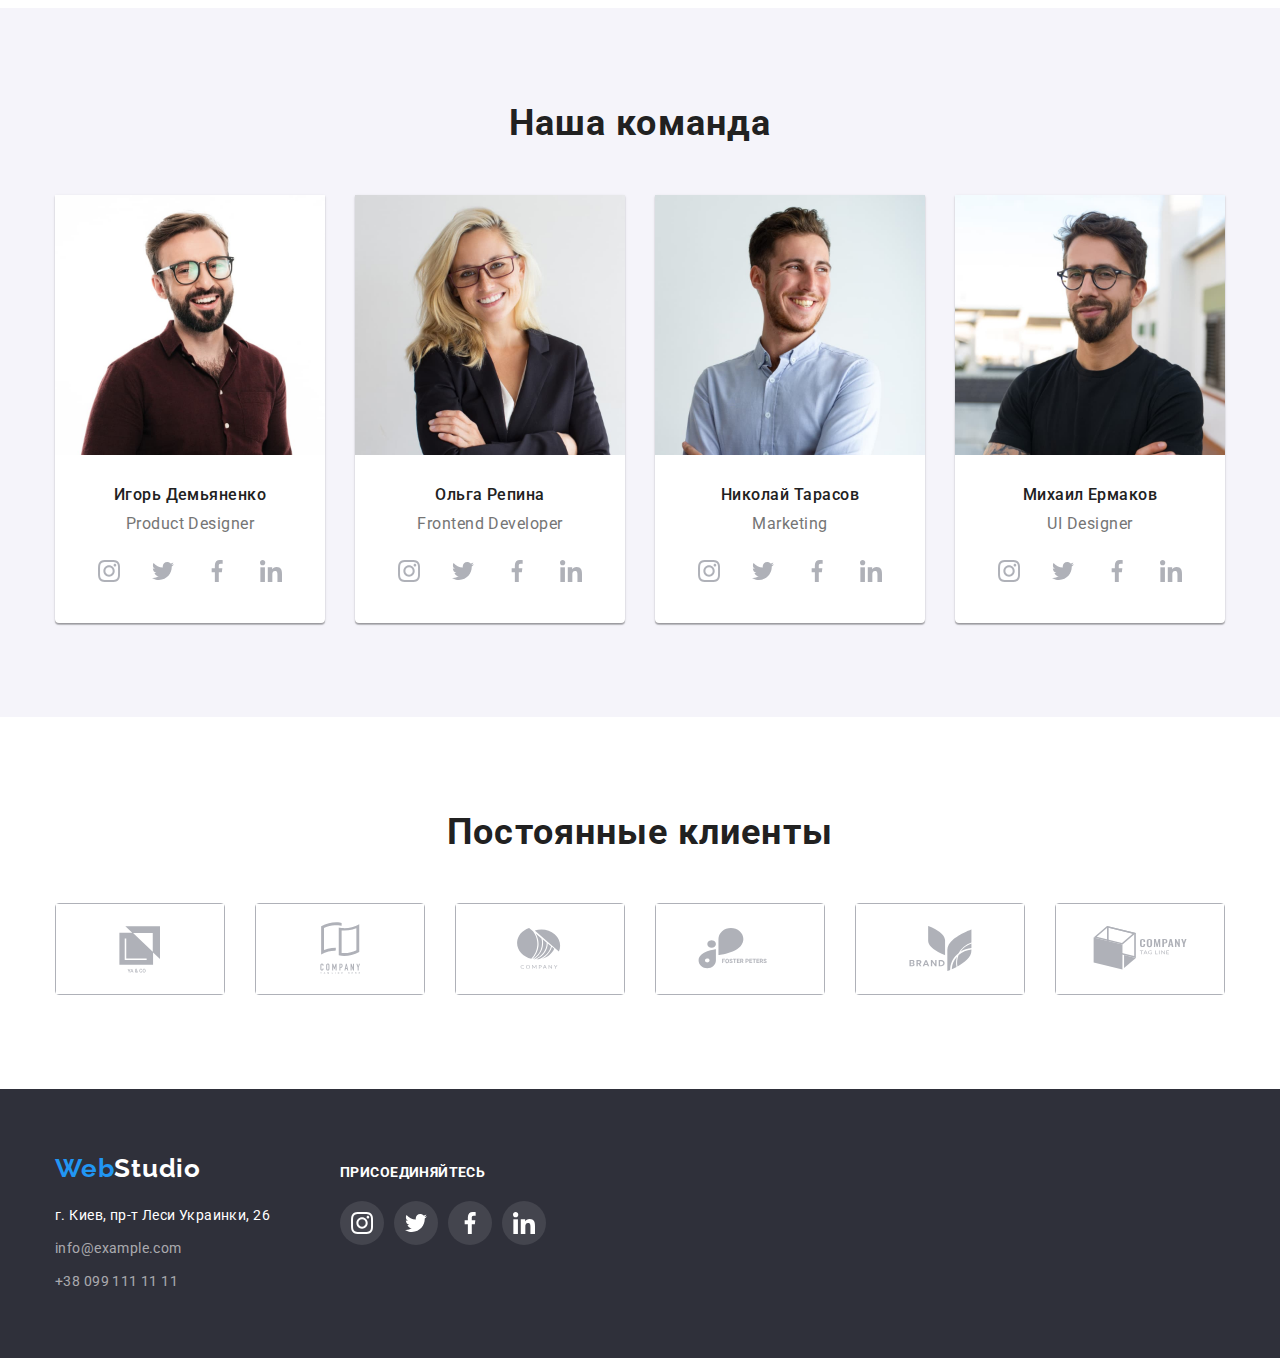
==== commit 454c8522: "Edit 3" ====
--- a/index.html
+++ b/index.html
@@ -65,7 +65,7 @@
                     <ul class="menu-main-nav">
                         <li class="item-benefits">
                             <div class="icon-item">
-                                <svg  width="270px" height="120px">
+                                <svg  width="70" height="70">
                                     <use href="./images/icons.svg#icon-plate"></use>
                                 </svg>
                             </div>
@@ -75,7 +75,7 @@
                         </li>
                         <li class="item-benefits">
                             <div class="icon-item">
-                                <svg width="270px" height="120px">
+                                <svg width="70" height="70">
                                     <use href="./images/icons.svg#icon-time"></use>
                                 </svg>
                             </div>
@@ -85,7 +85,7 @@
                         </li>
                         <li class="item-benefits">
                             <div class="icon-item">
-                                <svg  width="270px" height="120px">
+                                <svg  width="70" height="70">
                                     <use href="./images/icons.svg#icon-diagram"></use>
                                 </svg>
                             </div>
@@ -95,7 +95,7 @@
                         </li>
                         <li class="item-benefits">
                             <div class="icon-item">
-                                <svg  width="270px" height="120px">
+                                <svg  width="70" height="70">
                                     <use href="./images/icons.svg#icon-astronaut"></use>
                                 </svg>
                             </div>
@@ -113,24 +113,9 @@
                     <h2 class= "tittle-small"> Чем мы занимаемся</h2>
                     
                     <ul class="menu-main-nav">
-                        <li class = "item-work">
-                            <div class="thumb">
-                                <img class ="picture" src="images/img1.jpg"  alt="descktop app">
-                                <p class = "label">Десктопные приложения</p>
-                            </div>
-                        </li>
-                        <li class = "item-work">
-                            <div class="thumb">
-                                <img class ="picture" src="images/img2.jpg"  alt="mobile app">
-                                <p class="label">Мобильные приложения</p>
-                            </div>
-                        </li>
-                        <li class = "item-work">
-                            <div class="thumb">
-                                <img class="picture" src="images/img3.jpg" alt="web design">
-                                <p class="label">Дизайнерские решения</p>
-                            </div>
-                        </li>
+                        <li class = "item-work"><img class ="picture" src="images/img1.jpg"  alt="descktop app"></li>
+                        <li class = "item-work"><img class ="picture" src="images/img2.jpg"  alt="mobile app"></li>
+                        <li class = "item-work"><img class ="picture" src="images/img3.jpg"  alt="web design"></li>
                     
                     </ul>
                 </div>
--- a/css/styles.css
+++ b/css/styles.css
@@ -51,16 +51,10 @@
 }
 
 .current-page {
-    
+    text-decoration: none;
     color: var(--color-blue);
 }
 
-.current-page::after {
-    content: "";
-    text-decoration-line: underline;
-    text-decoration: underline;
-}
-
 .page {
     text-decoration: none;
     color: var(--color-dark);
@@ -69,9 +63,11 @@
 .contact {
     text-decoration: none;
     color: var(--color-brown);
-}
-
-a:hover, a {
+    display: flex;
+    justify-items: center;
+}
+
+a:hover {
     text-decoration: none;
 }
 
@@ -118,7 +114,7 @@
 }
 
 .menu-nav-address {
-    display: block;
+    display: flex;
     align-self: center;
     margin-left: auto;
 }
@@ -156,9 +152,8 @@
     text-decoration: none;
     text-decoration-line: none;
     text-decoration-color: var(--color-blue);
-}
-
-
+    
+}
 
 .tittle-big {
     
@@ -190,9 +185,9 @@
 }
 
 .tittle-footer {
-    /*padding-bottom: 50px;*/
-    margin-top: 8px;
-    margin-bottom: 30px;
+    /*padding-bottom: 50px;
+    margin-top: 8px;*/
+    margin-bottom: 20px;
     font-family: 'Roboto';
     font-style: normal;
     font-weight: 700;
@@ -205,6 +200,9 @@
 
 .main-top {
     
+    max-width: 1600px;
+    margin: 0 auto;
+
     padding-top: 200px;
     padding-bottom: 200px;
     /*display: flex; 
@@ -215,7 +213,7 @@
 
     background-image: linear-gradient(to right,rgba(47, 48, 58, 0.4),rgba(0, 0, 0, 0.4)), url('../images/main-img.jpg');
     
-    background-size: 1600px cover;
+    
     background-position: center, center;
     background-repeat: no-repeat, no-repeat;
 }
@@ -477,7 +475,8 @@
     justify-content: center;
     margin-bottom: 30px;
     background-color: var(--color-grey);
-    padding: 25px 102.34px ;
+    /*padding: 25px 102.34px;*/
+    height: 120px;
     border-radius: 4px;
     all
 }
@@ -485,6 +484,7 @@
 .icon-contact {
     margin-right: 10px;
     background-size: cover;
+    fill: currentColor;
 }
 
 .icon-contact-mail {
@@ -492,6 +492,7 @@
     margin-right: 10px;
     background-size: cover;
     align-content: center;
+    fill: currentColor;
    
 }
 
@@ -637,33 +638,7 @@
 
 }
 
-.item-project:hover {
+.refer-project:hover {
 
     box-shadow: 0px 1px 1px rgba(0, 0, 0, 0.12), 0px 4px 4px rgba(0, 0, 0, 0.06), 1px 4px 6px rgba(0, 0, 0, 0.16);
-}
-
-.thumb {
-
-    position: relative;
-}
-
-.thumb > .label {
-
-    padding-top: 27px;
-    padding-bottom: 27px;
-
-    position: absolute;
-    bottom: 0px;
-    left: 0;
-    right: 0;
-
-    font-weight: 700;
-    font-size: 14px;
-    line-height: 1.14;
-    text-align: center;
-    letter-spacing: 0.03em;
-    text-transform: uppercase;
-
-    color: var(--color-white);
-    background: rgba(47, 48, 58, 0.8);
 }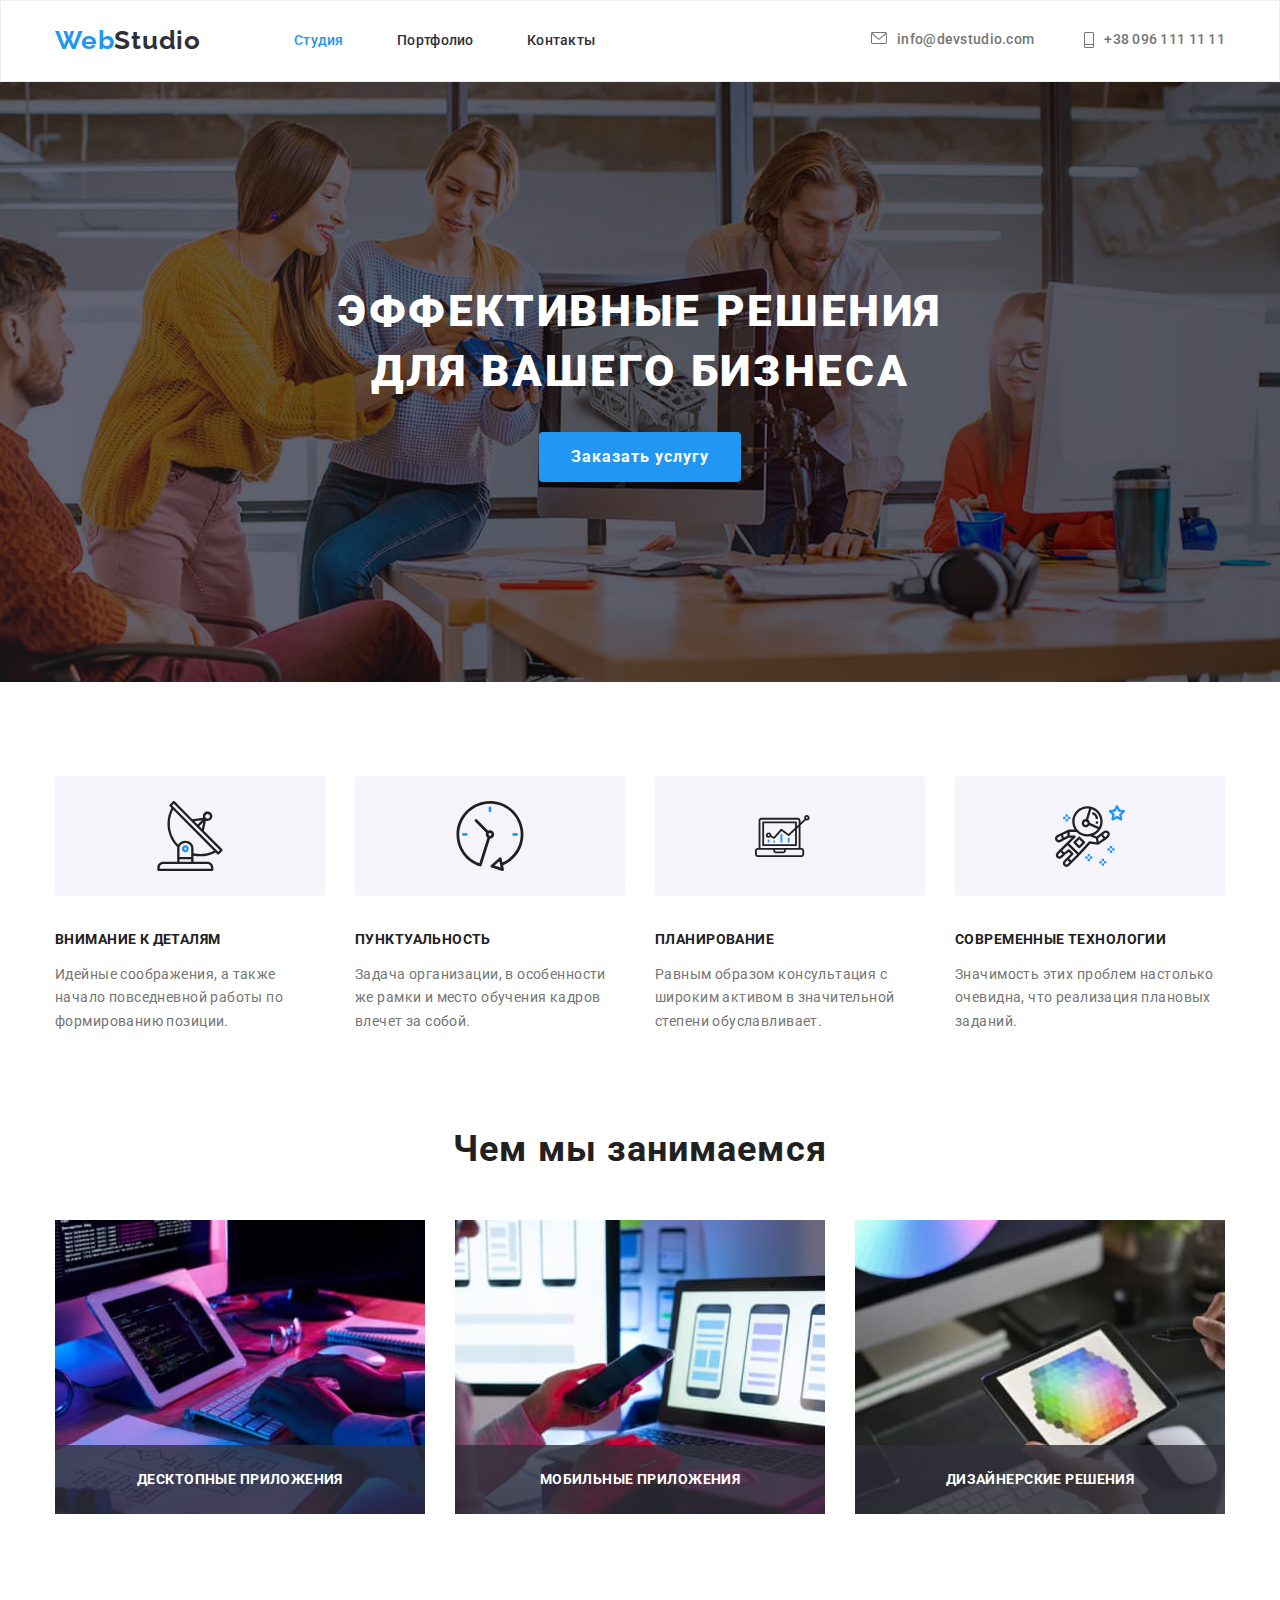
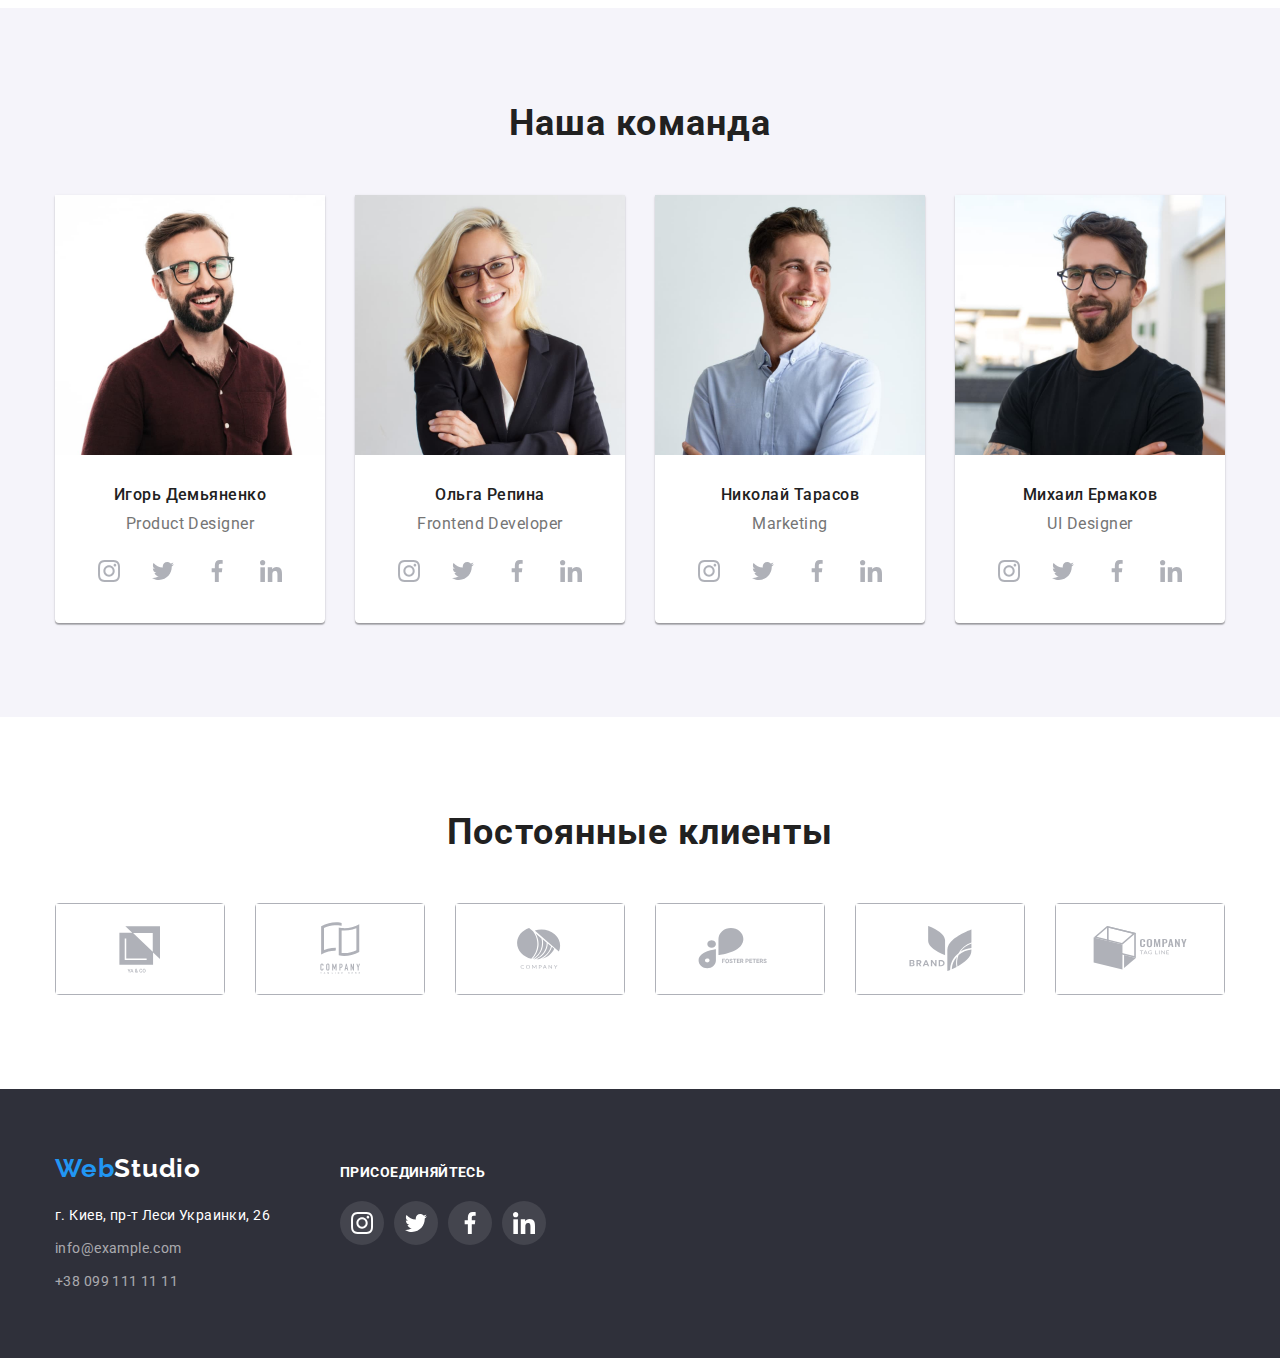
==== commit 156de75a: "Merge branch 'main' of https://github.com/TypeAndrew/goit-markup-hw-04" ====
--- a/index.html
+++ b/index.html
@@ -113,9 +113,24 @@
                     <h2 class= "tittle-small"> Чем мы занимаемся</h2>
                     
                     <ul class="menu-main-nav">
-                        <li class = "item-work"><img class ="picture" src="images/img1.jpg"  alt="descktop app"></li>
-                        <li class = "item-work"><img class ="picture" src="images/img2.jpg"  alt="mobile app"></li>
-                        <li class = "item-work"><img class ="picture" src="images/img3.jpg"  alt="web design"></li>
+                        <li class = "item-work">
+                            <div class="thumb">
+                                <img class ="picture" src="images/img1.jpg"  alt="descktop app">
+                                <p class = "label">Десктопные приложения</p>
+                            </div>
+                        </li>
+                        <li class = "item-work">
+                            <div class="thumb">
+                                <img class ="picture" src="images/img2.jpg"  alt="mobile app">
+                                <p class="label">Мобильные приложения</p>
+                            </div>
+                        </li>
+                        <li class = "item-work">
+                            <div class="thumb">
+                                <img class="picture" src="images/img3.jpg" alt="web design">
+                                <p class="label">Дизайнерские решения</p>
+                            </div>
+                        </li>
                     
                     </ul>
                 </div>
--- a/css/styles.css
+++ b/css/styles.css
@@ -51,10 +51,16 @@
 }
 
 .current-page {
-    text-decoration: none;
+    
     color: var(--color-blue);
 }
 
+.current-page::after {
+    content: "";
+    text-decoration-line: underline;
+    text-decoration: underline;
+}
+
 .page {
     text-decoration: none;
     color: var(--color-dark);
@@ -67,7 +73,7 @@
     justify-items: center;
 }
 
-a:hover {
+a:hover, a {
     text-decoration: none;
 }
 
@@ -154,6 +160,8 @@
     text-decoration-color: var(--color-blue);
     
 }
+
+
 
 .tittle-big {
     
@@ -641,4 +649,30 @@
 .refer-project:hover {
 
     box-shadow: 0px 1px 1px rgba(0, 0, 0, 0.12), 0px 4px 4px rgba(0, 0, 0, 0.06), 1px 4px 6px rgba(0, 0, 0, 0.16);
+}
+
+.thumb {
+
+    position: relative;
+}
+
+.thumb > .label {
+
+    padding-top: 27px;
+    padding-bottom: 27px;
+
+    position: absolute;
+    bottom: 0px;
+    left: 0;
+    right: 0;
+
+    font-weight: 700;
+    font-size: 14px;
+    line-height: 1.14;
+    text-align: center;
+    letter-spacing: 0.03em;
+    text-transform: uppercase;
+
+    color: var(--color-white);
+    background: rgba(47, 48, 58, 0.8);
 }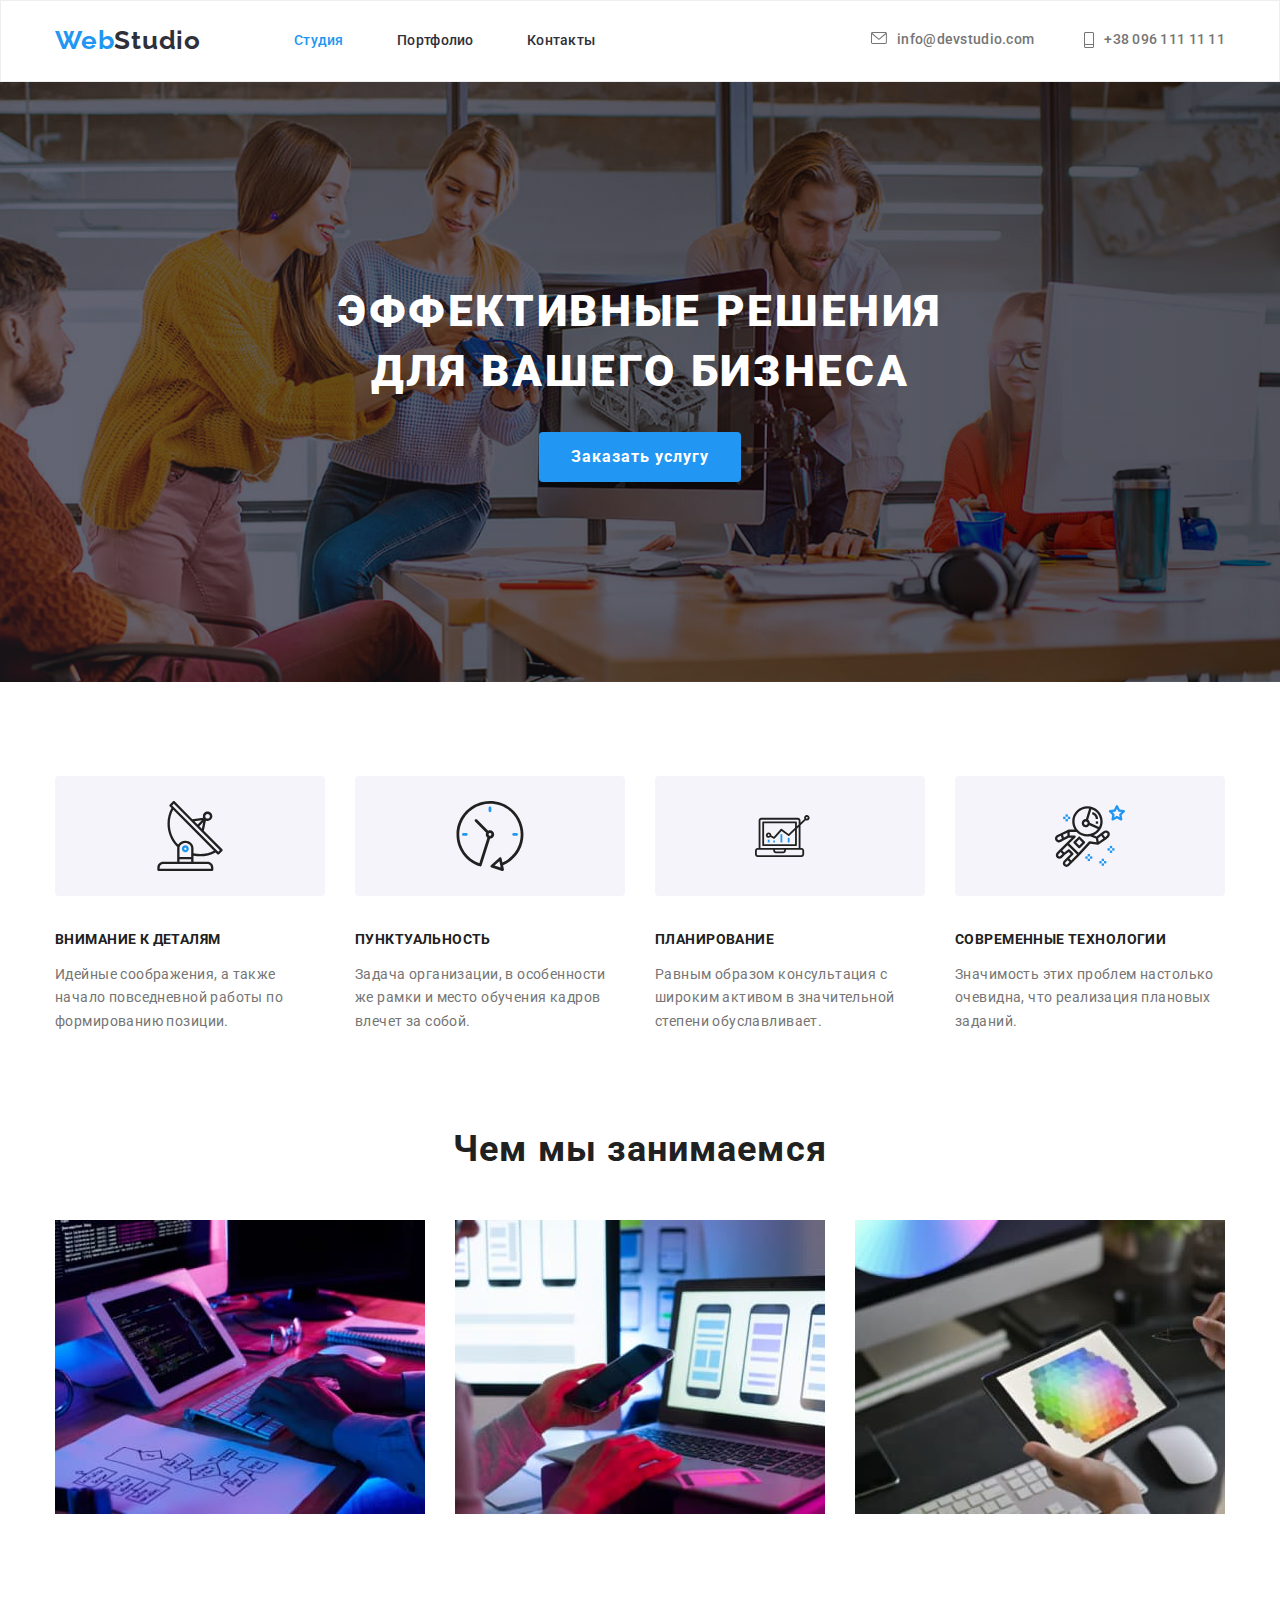
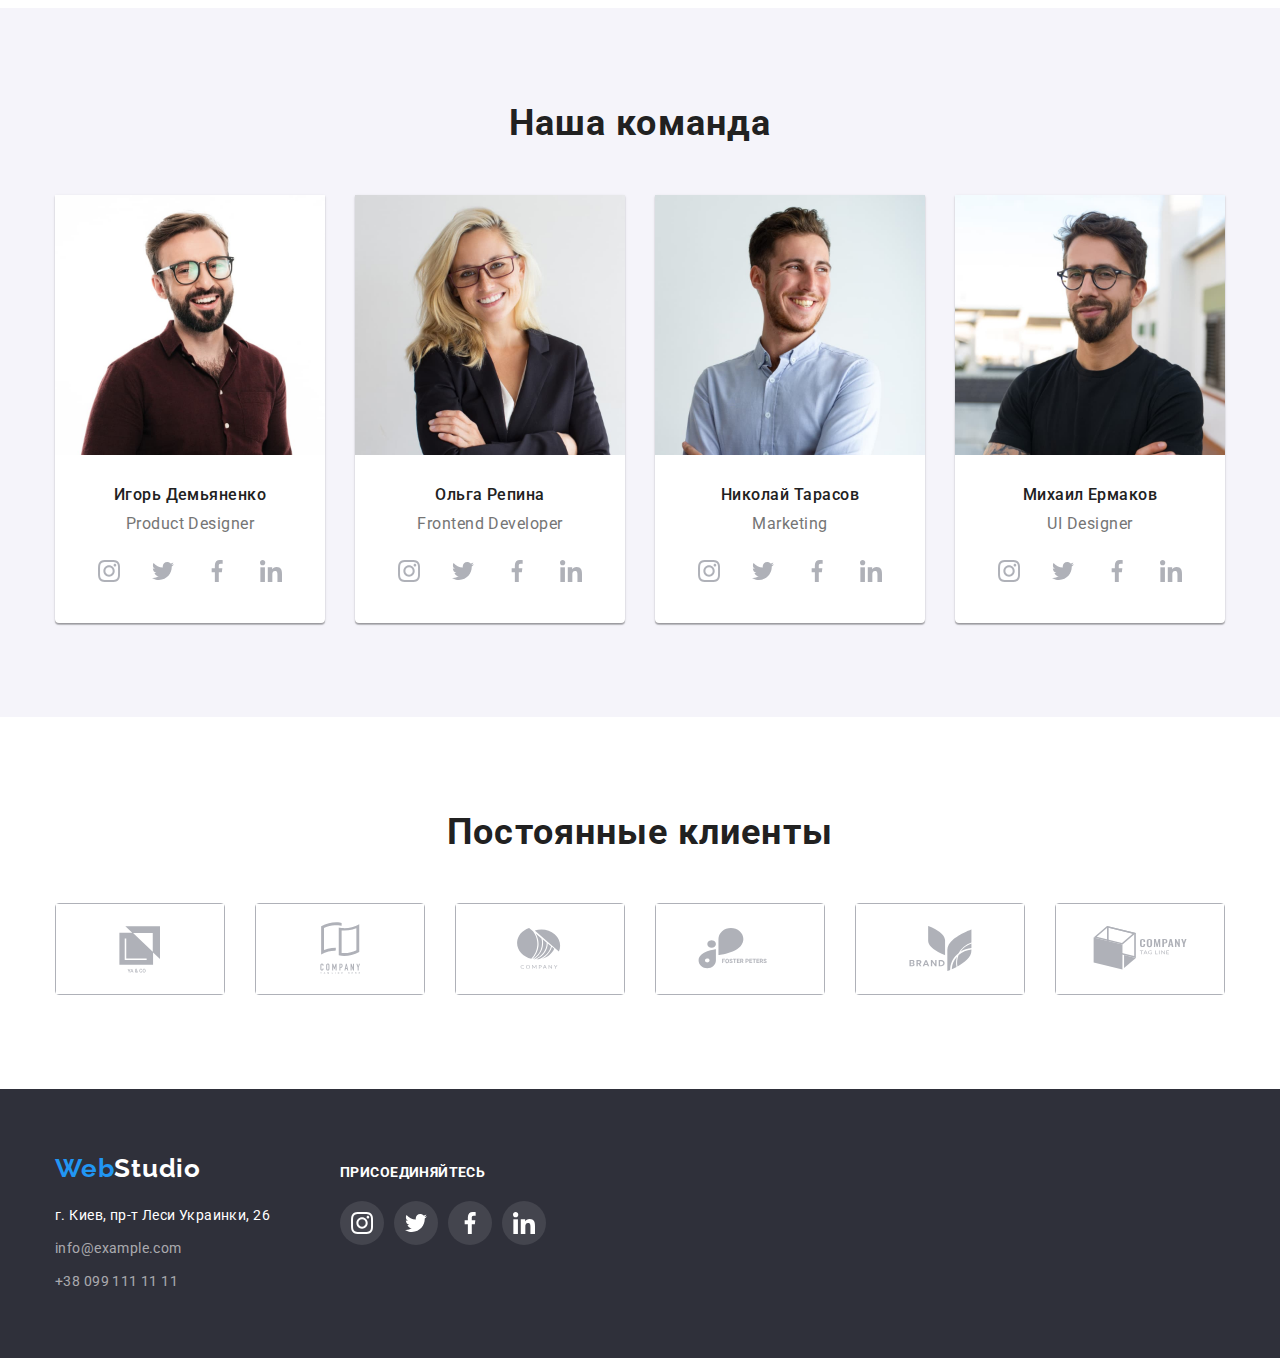
==== commit 326c0a4c: "Edit 3" ====
--- a/index.html
+++ b/index.html
@@ -116,19 +116,19 @@
                         <li class = "item-work">
                             <div class="thumb">
                                 <img class ="picture" src="images/img1.jpg"  alt="descktop app">
-                                <p class = "label">Десктопные приложения</p>
+                                
                             </div>
                         </li>
                         <li class = "item-work">
                             <div class="thumb">
                                 <img class ="picture" src="images/img2.jpg"  alt="mobile app">
-                                <p class="label">Мобильные приложения</p>
+                                
                             </div>
                         </li>
                         <li class = "item-work">
                             <div class="thumb">
                                 <img class="picture" src="images/img3.jpg" alt="web design">
-                                <p class="label">Дизайнерские решения</p>
+                                
                             </div>
                         </li>
                     
